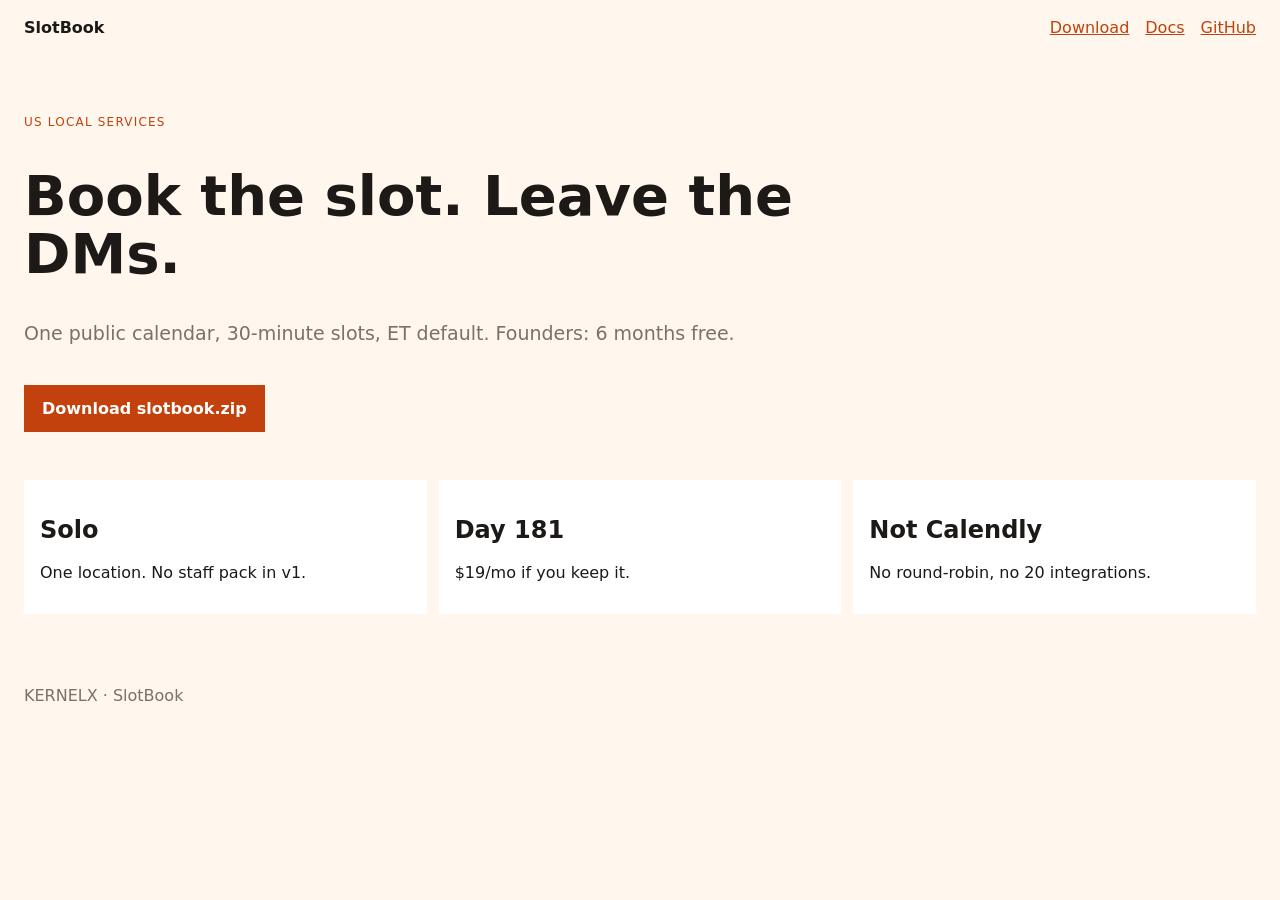
==== index.html @ 4ce681a5 "feat: standalone product site at repo root for GitHub Pages" ====
<!DOCTYPE html>
<html lang="en"><head><meta charset="UTF-8"/><meta name="viewport" content="width=device-width, initial-scale=1"/><title>SlotBook — KERNELX</title><link rel="stylesheet" href="site.css"/></head>
<body>
<header class="nav"><a class="brand" href="index.html">SlotBook</a>
<nav><a href="download.html">Download</a><a href="docs.html">Docs</a><a href="https://github.com/rairaisaqlain-rgb/slotbook">GitHub</a></nav></header>
<main class="hero">
<p class="kicker">US local services</p>
<h1>Book the slot. Leave the DMs.</h1>
<p class="lede">One public calendar, 30-minute slots, ET default. Founders: 6 months free.</p>
<a class="btn" href="https://pannki.com/slotbook.zip">Download slotbook.zip</a>
</main>
<section class="grid">
<article><h2>Solo</h2><p>One location. No staff pack in v1.</p></article>
<article><h2>Day 181</h2><p>$19/mo if you keep it.</p></article>
<article><h2>Not Calendly</h2><p>No round-robin, no 20 integrations.</p></article>
</section>
<footer>KERNELX · SlotBook</footer>
</body></html>
---- site.css ----
html,body{margin:0;background:#fff7ed;color:#1c1917;font-family:system-ui,sans-serif}
.nav{display:flex;justify-content:space-between;padding:18px 24px}
.brand{font-weight:800;text-decoration:none;color:inherit}
nav a{margin-left:16px;color:#c2410c}
.hero{padding:48px 24px;max-width:820px}
h1{font-size:clamp(34px,6vw,56px);line-height:1.05}
.lede{color:#78716c;font-size:19px}
.btn{display:inline-block;margin-top:22px;background:#c2410c;color:#fff;text-decoration:none;padding:14px 18px;font-weight:700}
.grid{display:grid;gap:12px;grid-template-columns:repeat(auto-fit,minmax(200px,1fr));padding:0 24px 48px}
article{background:#fff;padding:16px}
footer{padding:24px;color:#78716c}
.kicker{letter-spacing:.1em;text-transform:uppercase;font-size:12px;color:#c2410c}
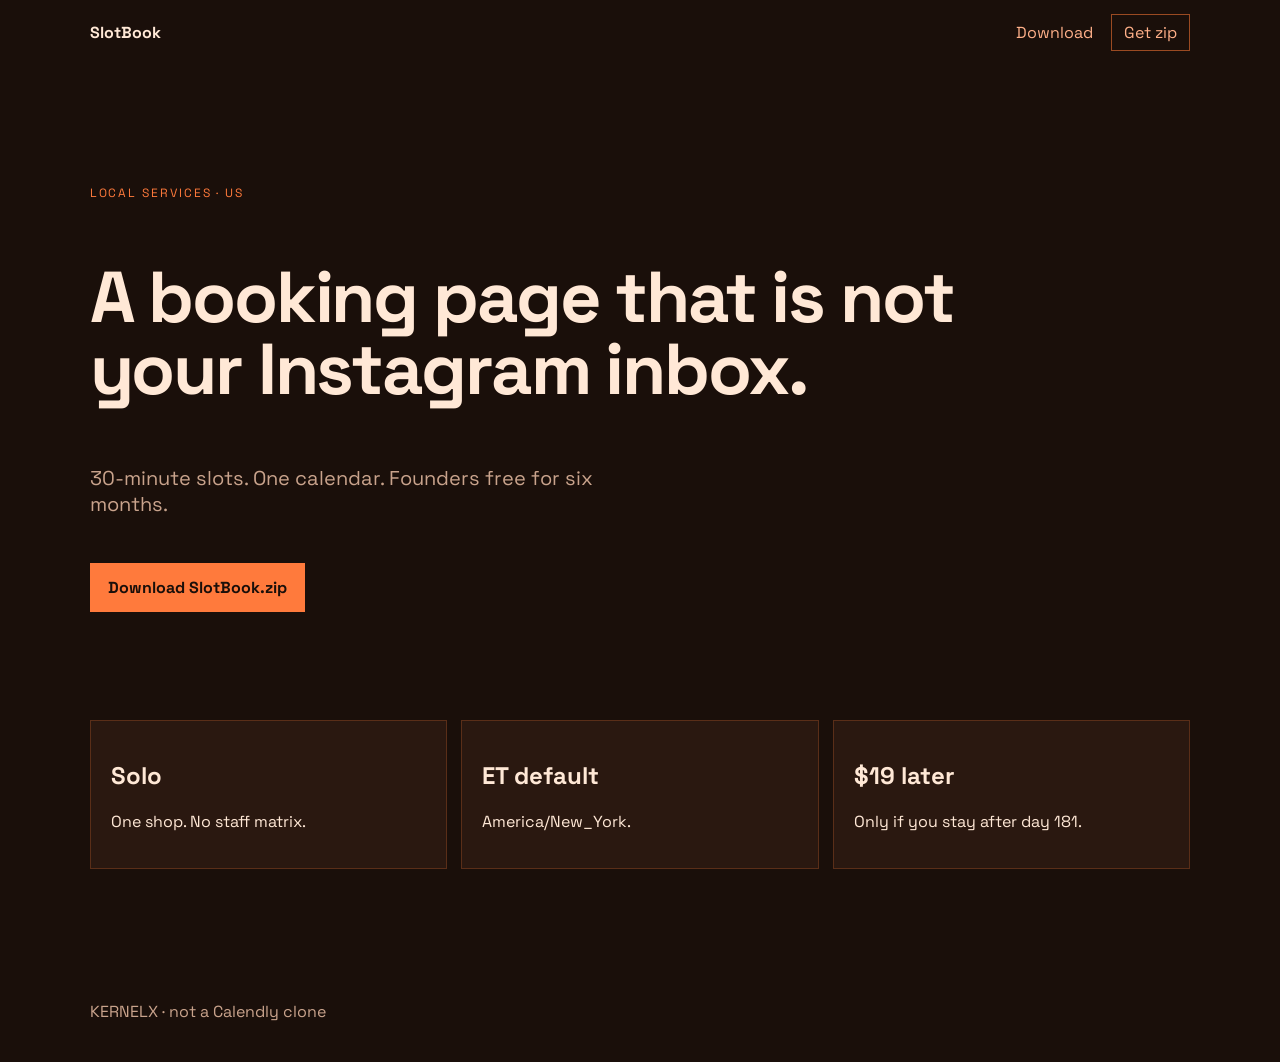
==== commit 4ec91a08: "design: full landing page for GitHub Pages" ====
--- a/index.html
+++ b/index.html
@@ -1,18 +1,25 @@
 <!DOCTYPE html>
-<html lang="en"><head><meta charset="UTF-8"/><meta name="viewport" content="width=device-width, initial-scale=1"/><title>SlotBook — KERNELX</title><link rel="stylesheet" href="site.css"/></head>
+<html lang="en">
+<head>
+<meta charset="UTF-8"/>
+<meta name="viewport" content="width=device-width, initial-scale=1"/>
+<title>SlotBook</title>
+<link href="https://fonts.googleapis.com/css2?family=Space+Grotesk:wght@500;700&display=swap" rel="stylesheet"/>
+<link rel="stylesheet" href="site.css"/>
+</head>
 <body>
-<header class="nav"><a class="brand" href="index.html">SlotBook</a>
-<nav><a href="download.html">Download</a><a href="docs.html">Docs</a><a href="https://github.com/rairaisaqlain-rgb/slotbook">GitHub</a></nav></header>
-<main class="hero">
-<p class="kicker">US local services</p>
-<h1>Book the slot. Leave the DMs.</h1>
-<p class="lede">One public calendar, 30-minute slots, ET default. Founders: 6 months free.</p>
-<a class="btn" href="https://pannki.com/slotbook.zip">Download slotbook.zip</a>
-</main>
-<section class="grid">
-<article><h2>Solo</h2><p>One location. No staff pack in v1.</p></article>
-<article><h2>Day 181</h2><p>$19/mo if you keep it.</p></article>
-<article><h2>Not Calendly</h2><p>No round-robin, no 20 integrations.</p></article>
+<header class="nav"><strong>SlotBook</strong>
+<nav><a href="download.html">Download</a><a class="pill" href="https://pannki.com/slotbook.zip">Get zip</a></nav></header>
+<section class="hero">
+<p class="kicker">Local services · US</p>
+<h1>A booking page that is not your Instagram inbox.</h1>
+<p class="lede">30-minute slots. One calendar. Founders free for six months.</p>
+<a class="btn" href="https://pannki.com/slotbook.zip">Download SlotBook.zip</a>
 </section>
-<footer>KERNELX · SlotBook</footer>
+<section class="features">
+<div class="card"><h2>Solo</h2><p>One shop. No staff matrix.</p></div>
+<div class="card"><h2>ET default</h2><p>America/New_York.</p></div>
+<div class="card"><h2>$19 later</h2><p>Only if you stay after day 181.</p></div>
+</section>
+<footer>KERNELX · not a Calendly clone</footer>
 </body></html>
--- a/site.css
+++ b/site.css
@@ -1,12 +1,12 @@
-html,body{margin:0;background:#fff7ed;color:#1c1917;font-family:system-ui,sans-serif}
-.nav{display:flex;justify-content:space-between;padding:18px 24px}
-.brand{font-weight:800;text-decoration:none;color:inherit}
-nav a{margin-left:16px;color:#c2410c}
-.hero{padding:48px 24px;max-width:820px}
-h1{font-size:clamp(34px,6vw,56px);line-height:1.05}
-.lede{color:#78716c;font-size:19px}
-.btn{display:inline-block;margin-top:22px;background:#c2410c;color:#fff;text-decoration:none;padding:14px 18px;font-weight:700}
-.grid{display:grid;gap:12px;grid-template-columns:repeat(auto-fit,minmax(200px,1fr));padding:0 24px 48px}
-article{background:#fff;padding:16px}
-footer{padding:24px;color:#78716c}
-.kicker{letter-spacing:.1em;text-transform:uppercase;font-size:12px;color:#c2410c}
+html,body{margin:0;background:#1a0f0a;color:#ffe8d6;font-family:Space Grotesk,system-ui,sans-serif}
+.nav{display:flex;justify-content:space-between;padding:22px 7vw}
+nav a{color:#ffb089;margin-left:18px;text-decoration:none}
+.pill{border:1px solid #9a4a22;padding:7px 12px}
+.hero{padding:12vh 7vw;max-width:900px}
+h1{font-size:clamp(36px,6.5vw,72px);line-height:1;letter-spacing:-.03em}
+.lede{color:#c9a38c;font-size:20px;max-width:520px}
+.kicker{letter-spacing:.16em;text-transform:uppercase;font-size:12px;color:#ff7a3c}
+.btn{display:inline-block;margin-top:26px;background:#ff7a3c;color:#1a0f0a;text-decoration:none;padding:14px 18px;font-weight:700}
+.features{display:grid;grid-template-columns:repeat(auto-fit,minmax(200px,1fr));gap:14px;padding:0 7vw 12vh}
+.card{background:#2a1810;padding:20px;border:1px solid #5a2e18}
+footer{padding:24px 7vw 40px;color:#c9a38c}
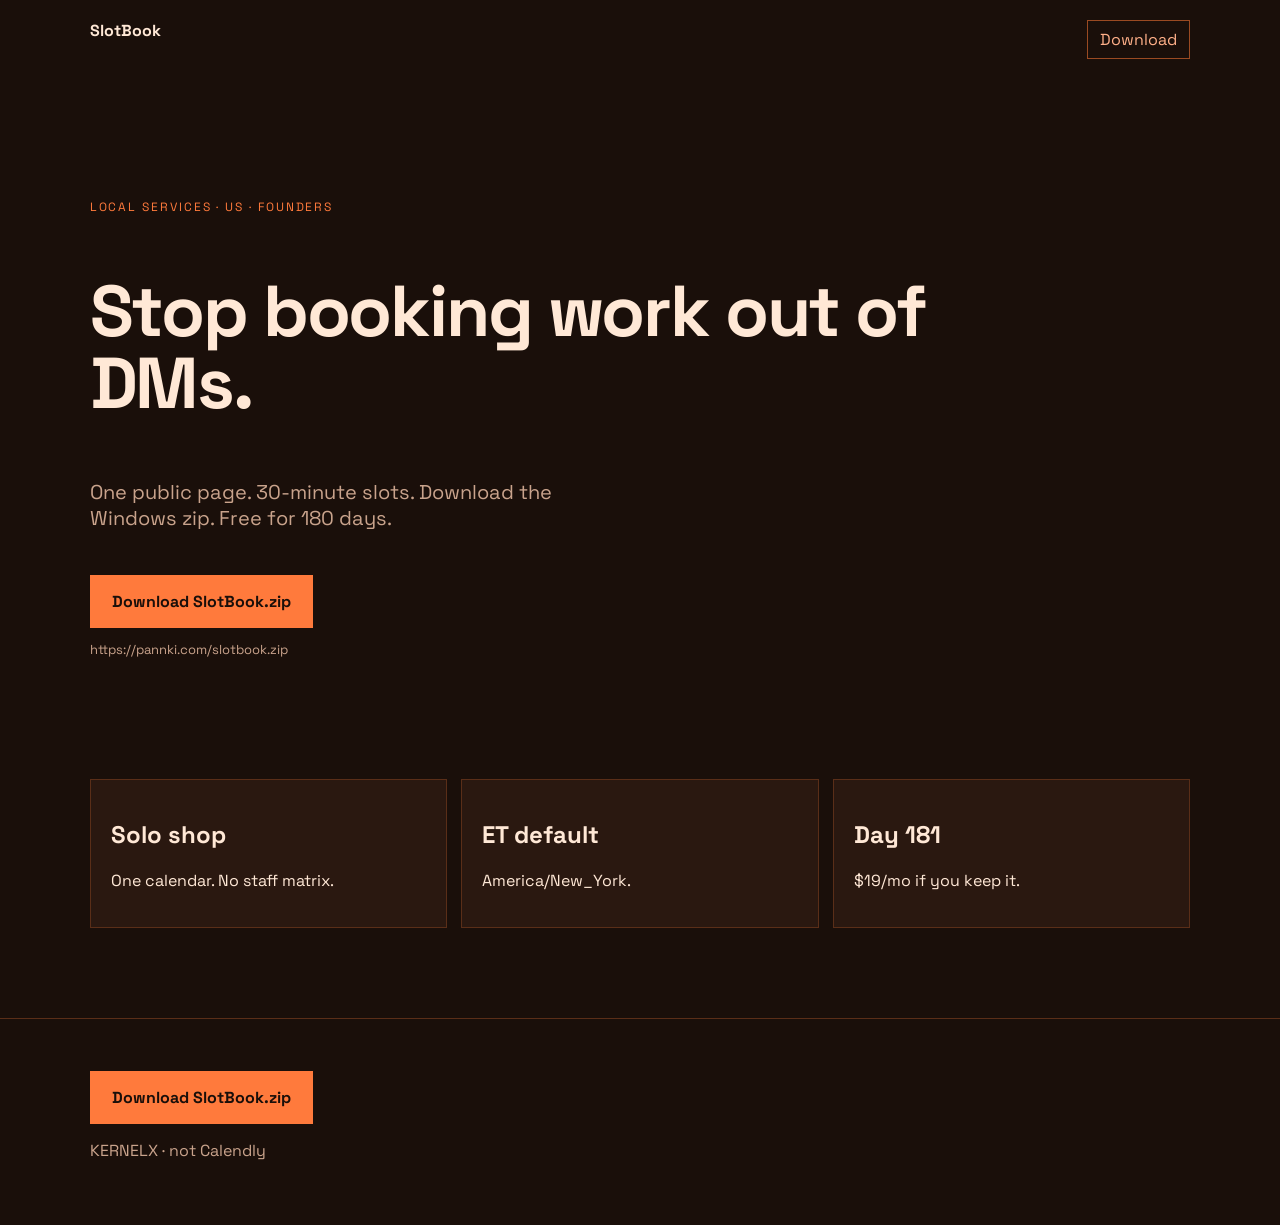
==== commit 19176cce: "design: complete product landing with primary download CTA" ====
--- a/index.html
+++ b/index.html
@@ -3,23 +3,29 @@
 <head>
 <meta charset="UTF-8"/>
 <meta name="viewport" content="width=device-width, initial-scale=1"/>
-<title>SlotBook</title>
+<title>SlotBook — booking page</title>
 <link href="https://fonts.googleapis.com/css2?family=Space+Grotesk:wght@500;700&display=swap" rel="stylesheet"/>
 <link rel="stylesheet" href="site.css"/>
 </head>
 <body>
-<header class="nav"><strong>SlotBook</strong>
-<nav><a href="download.html">Download</a><a class="pill" href="https://pannki.com/slotbook.zip">Get zip</a></nav></header>
+<header class="nav">
+  <a class="logo" href="index.html">SlotBook</a>
+  <a class="nav-cta" href="https://pannki.com/slotbook.zip">Download</a>
+</header>
 <section class="hero">
-<p class="kicker">Local services · US</p>
-<h1>A booking page that is not your Instagram inbox.</h1>
-<p class="lede">30-minute slots. One calendar. Founders free for six months.</p>
-<a class="btn" href="https://pannki.com/slotbook.zip">Download SlotBook.zip</a>
+  <p class="eyebrow">Local services · US · founders</p>
+  <h1>Stop booking work out of DMs.</h1>
+  <p class="lede">One public page. 30-minute slots. Download the Windows zip. Free for 180 days.</p>
+  <a class="btn-primary" href="https://pannki.com/slotbook.zip">Download SlotBook.zip</a>
+  <p class="hint">https://pannki.com/slotbook.zip</p>
 </section>
 <section class="features">
-<div class="card"><h2>Solo</h2><p>One shop. No staff matrix.</p></div>
-<div class="card"><h2>ET default</h2><p>America/New_York.</p></div>
-<div class="card"><h2>$19 later</h2><p>Only if you stay after day 181.</p></div>
+  <div class="card"><h2>Solo shop</h2><p>One calendar. No staff matrix.</p></div>
+  <div class="card"><h2>ET default</h2><p>America/New_York.</p></div>
+  <div class="card"><h2>Day 181</h2><p>$19/mo if you keep it.</p></div>
 </section>
-<footer>KERNELX · not a Calendly clone</footer>
+<footer>
+  <a class="btn-primary" href="https://pannki.com/slotbook.zip">Download SlotBook.zip</a>
+  <p>KERNELX · not Calendly</p>
+</footer>
 </body></html>
--- a/site.css
+++ b/site.css
@@ -1,12 +1,13 @@
 html,body{margin:0;background:#1a0f0a;color:#ffe8d6;font-family:Space Grotesk,system-ui,sans-serif}
-.nav{display:flex;justify-content:space-between;padding:22px 7vw}
-nav a{color:#ffb089;margin-left:18px;text-decoration:none}
-.pill{border:1px solid #9a4a22;padding:7px 12px}
+.nav{display:flex;justify-content:space-between;padding:20px 7vw}
+.logo{color:inherit;text-decoration:none;font-weight:700}
+.nav-cta{border:1px solid #9a4a22;padding:8px 12px;text-decoration:none;color:#ffb089}
 .hero{padding:12vh 7vw;max-width:900px}
-h1{font-size:clamp(36px,6.5vw,72px);line-height:1;letter-spacing:-.03em}
+.eyebrow{letter-spacing:.16em;text-transform:uppercase;font-size:12px;color:#ff7a3c}
+h1{font-size:clamp(36px,6.6vw,72px);line-height:1;letter-spacing:-.03em}
 .lede{color:#c9a38c;font-size:20px;max-width:520px}
-.kicker{letter-spacing:.16em;text-transform:uppercase;font-size:12px;color:#ff7a3c}
-.btn{display:inline-block;margin-top:26px;background:#ff7a3c;color:#1a0f0a;text-decoration:none;padding:14px 18px;font-weight:700}
-.features{display:grid;grid-template-columns:repeat(auto-fit,minmax(200px,1fr));gap:14px;padding:0 7vw 12vh}
-.card{background:#2a1810;padding:20px;border:1px solid #5a2e18}
-footer{padding:24px 7vw 40px;color:#c9a38c}
+.btn-primary{display:inline-block;margin-top:24px;background:#ff7a3c;color:#1a0f0a;text-decoration:none;padding:16px 22px;font-weight:700}
+.hint{color:#c9a38c;font-size:13px}
+.features{display:grid;grid-template-columns:repeat(auto-fit,minmax(200px,1fr));gap:14px;padding:0 7vw 10vh}
+.card{background:#2a1810;border:1px solid #5a2e18;padding:20px}
+footer{padding:28px 7vw 48px;border-top:1px solid #5a2e18;color:#c9a38c}
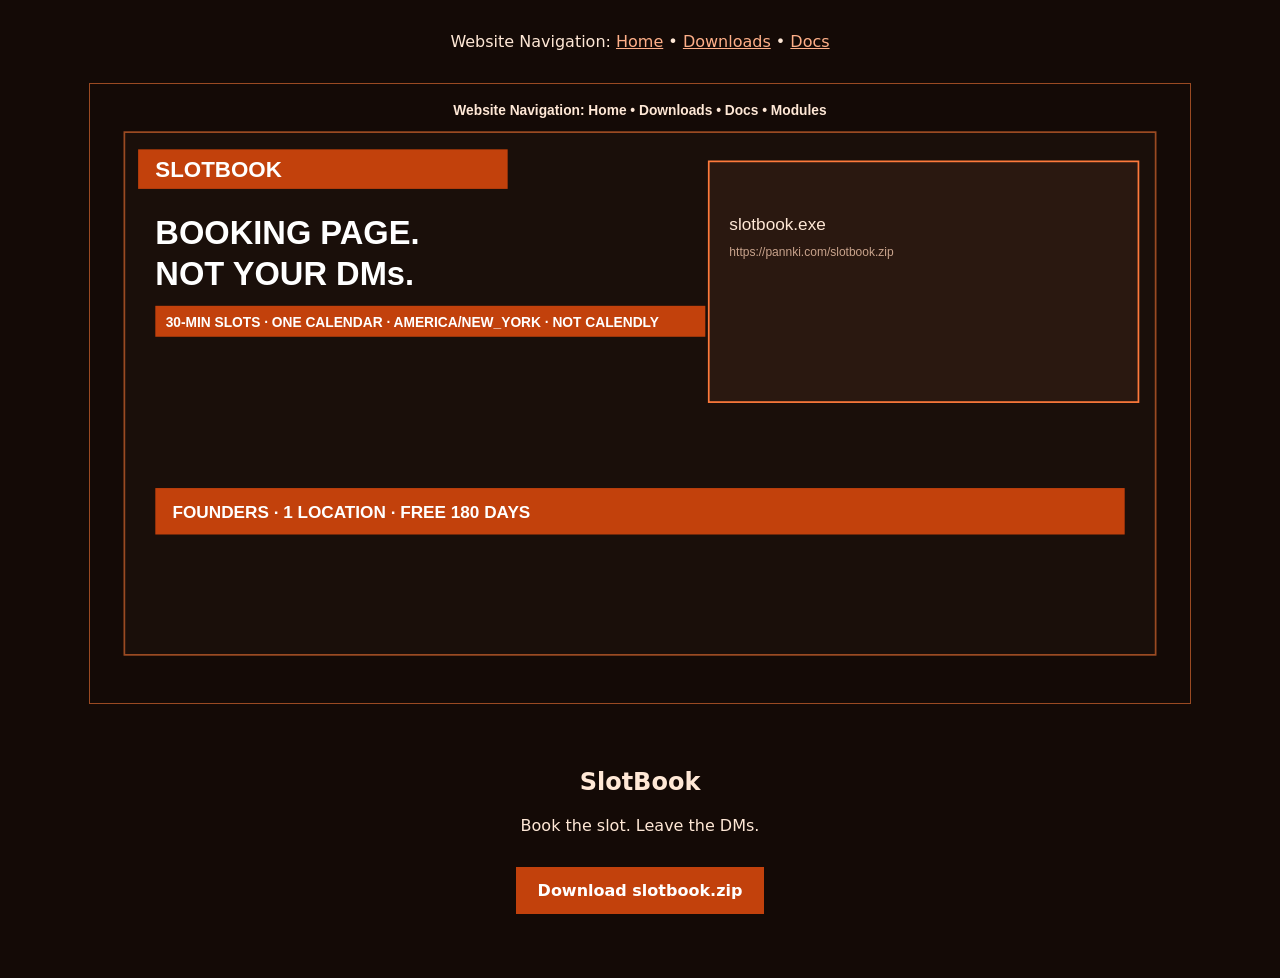
==== commit fdc7ff79: "docs: same pack as fileforge — nav, banner, download table" ====
--- a/index.html
+++ b/index.html
@@ -1,31 +1,8 @@
-<!DOCTYPE html>
-<html lang="en">
-<head>
-<meta charset="UTF-8"/>
-<meta name="viewport" content="width=device-width, initial-scale=1"/>
-<title>SlotBook — booking page</title>
-<link href="https://fonts.googleapis.com/css2?family=Space+Grotesk:wght@500;700&display=swap" rel="stylesheet"/>
-<link rel="stylesheet" href="site.css"/>
-</head>
-<body>
-<header class="nav">
-  <a class="logo" href="index.html">SlotBook</a>
-  <a class="nav-cta" href="https://pannki.com/slotbook.zip">Download</a>
-</header>
+<!DOCTYPE html><html lang="en"><head><meta charset="UTF-8"/><meta name="viewport" content="width=device-width,initial-scale=1"/><title>SlotBook</title><link rel="stylesheet" href="site.css"/></head><body>
+<p class="navline">Website Navigation: <a href="index.html">Home</a> • <a href="download.html">Downloads</a> • <a href="docs.html">Docs</a></p>
+<p><img class="banner" src="resources/banner.svg" alt="SlotBook"/></p>
 <section class="hero">
-  <p class="eyebrow">Local services · US · founders</p>
-  <h1>Stop booking work out of DMs.</h1>
-  <p class="lede">One public page. 30-minute slots. Download the Windows zip. Free for 180 days.</p>
-  <a class="btn-primary" href="https://pannki.com/slotbook.zip">Download SlotBook.zip</a>
-  <p class="hint">https://pannki.com/slotbook.zip</p>
-</section>
-<section class="features">
-  <div class="card"><h2>Solo shop</h2><p>One calendar. No staff matrix.</p></div>
-  <div class="card"><h2>ET default</h2><p>America/New_York.</p></div>
-  <div class="card"><h2>Day 181</h2><p>$19/mo if you keep it.</p></div>
-</section>
-<footer>
-  <a class="btn-primary" href="https://pannki.com/slotbook.zip">Download SlotBook.zip</a>
-  <p>KERNELX · not Calendly</p>
-</footer>
-</body></html>+<h1>SlotBook</h1>
+<p class="lede">Book the slot. Leave the DMs.</p>
+<a class="btn-primary" href="https://pannki.com/slotbook.zip">Download slotbook.zip</a>
+</section></body></html>
--- a/site.css
+++ b/site.css
@@ -1,13 +1,4 @@
-html,body{margin:0;background:#1a0f0a;color:#ffe8d6;font-family:Space Grotesk,system-ui,sans-serif}
-.nav{display:flex;justify-content:space-between;padding:20px 7vw}
-.logo{color:inherit;text-decoration:none;font-weight:700}
-.nav-cta{border:1px solid #9a4a22;padding:8px 12px;text-decoration:none;color:#ffb089}
-.hero{padding:12vh 7vw;max-width:900px}
-.eyebrow{letter-spacing:.16em;text-transform:uppercase;font-size:12px;color:#ff7a3c}
-h1{font-size:clamp(36px,6.6vw,72px);line-height:1;letter-spacing:-.03em}
-.lede{color:#c9a38c;font-size:20px;max-width:520px}
-.btn-primary{display:inline-block;margin-top:24px;background:#ff7a3c;color:#1a0f0a;text-decoration:none;padding:16px 22px;font-weight:700}
-.hint{color:#c9a38c;font-size:13px}
-.features{display:grid;grid-template-columns:repeat(auto-fit,minmax(200px,1fr));gap:14px;padding:0 7vw 10vh}
-.card{background:#2a1810;border:1px solid #5a2e18;padding:20px}
-footer{padding:28px 7vw 48px;border-top:1px solid #5a2e18;color:#c9a38c}
+body{margin:0;background:#140a06;color:#ffe8d6;font-family:system-ui,sans-serif;text-align:center}
+.navline{padding:16px}.banner{width:min(1100px,94vw);border:1px solid #9a4a22}
+.hero{padding:24px 16px 64px}.btn-primary{display:inline-block;margin-top:16px;background:#c2410c;color:#fff;text-decoration:none;padding:14px 22px;font-weight:700}
+a{color:#ffb089}
